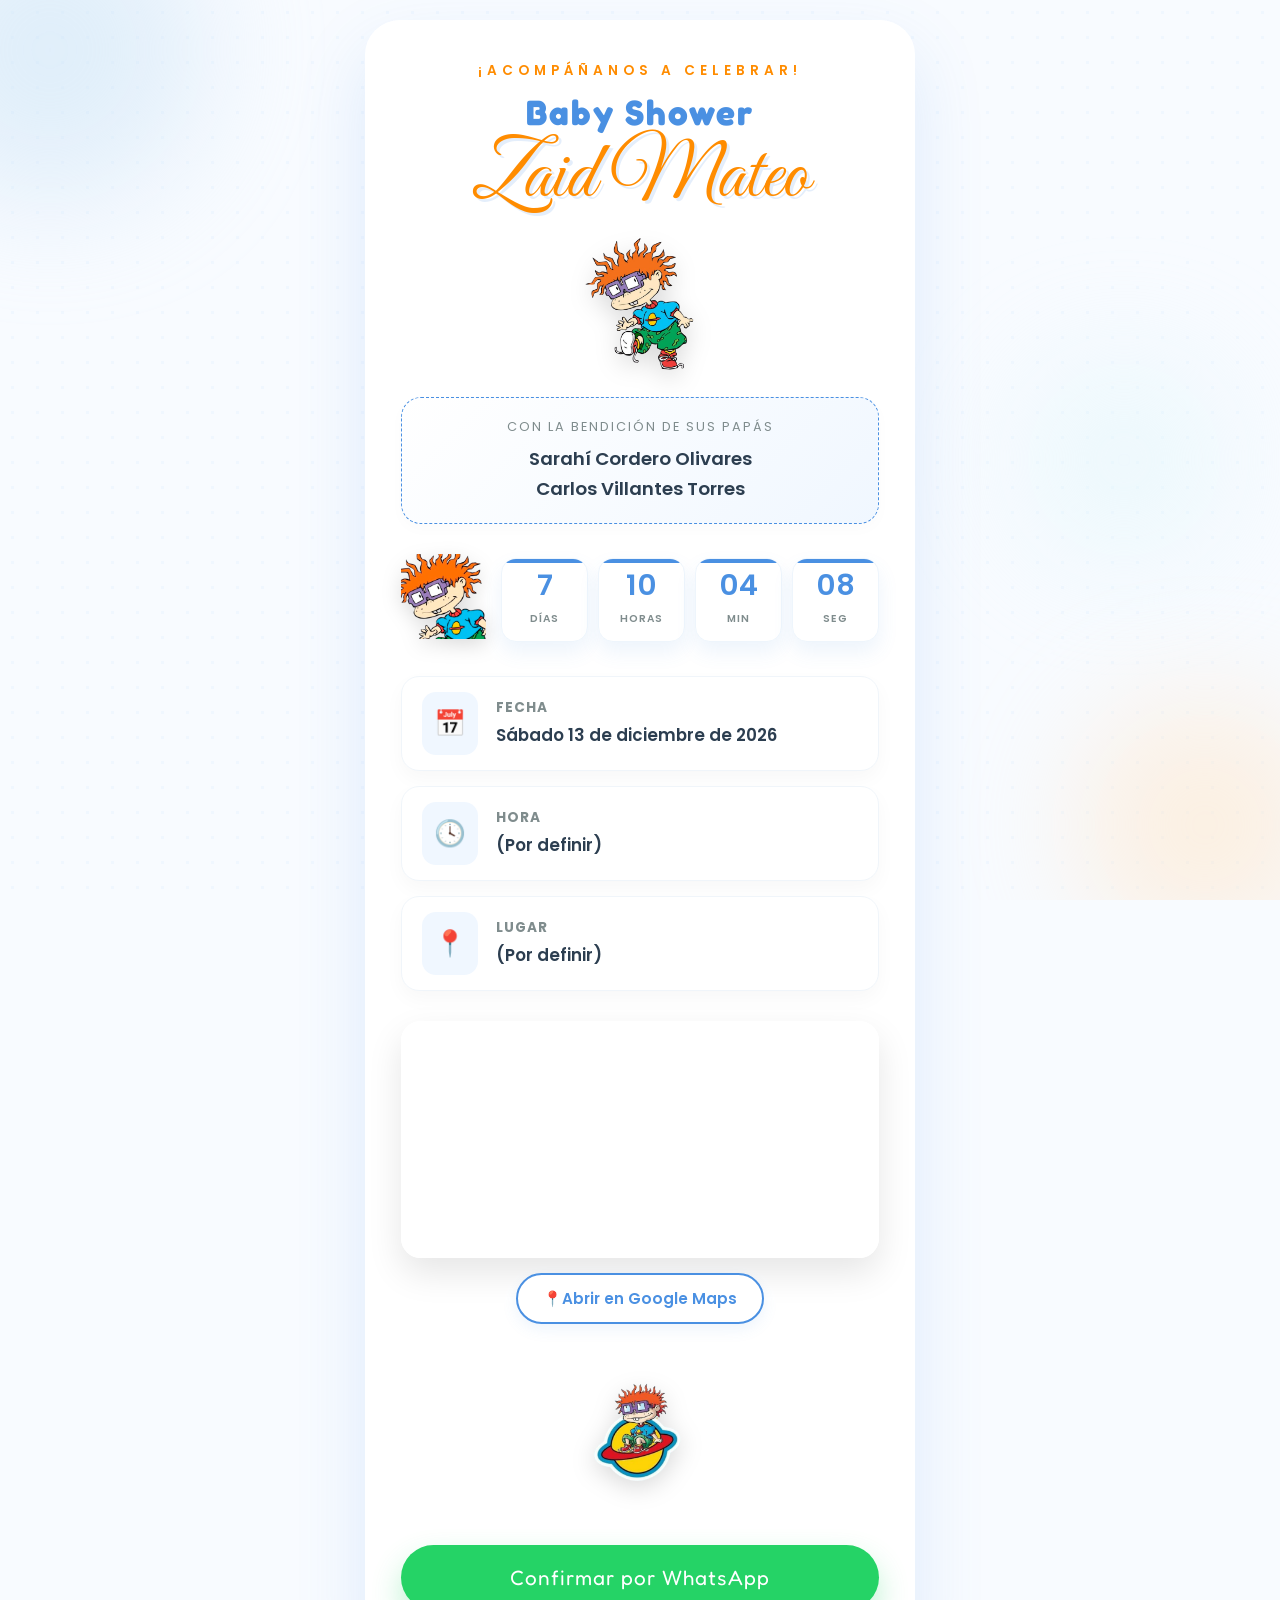
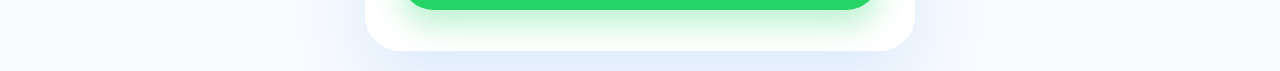
==== invitacion.html @ c8faeb9c "Add files via upload" ====
<!DOCTYPE html>
<html lang="es">
<head>
  <meta charset="UTF-8" />
  <meta name="viewport" content="width=device-width, initial-scale=1.0" />
  <title>Baby Shower de Zaid Mateo</title>
  <link href="https://fonts.googleapis.com/css2?family=Fredoka+One&family=Poppins:wght@300;400;600&family=Great+Vibes&display=swap" rel="stylesheet">
  <link rel="stylesheet" href="styles.css" />
</head>
<body>

  <div class="fondo-patron"></div>
  
  <div class="decoracion-fondo">
    <div class="circulo circulo-1"></div>
    <div class="circulo circulo-2"></div>
    <div class="circulo circulo-3"></div>
  </div>

  <main class="invitacion">
    
    <div class="cabecera animar-entrada" style="animation-delay: 0.1s;">
      <p class="bienvenida">¡Acompáñanos a celebrar!</p>
      <h1>Baby Shower</h1>
      <p class="nombre-bebe">Zaid Mateo</p>
    </div>

    <div class="img-carlitos animar-entrada" style="animation-delay: 0.2s;">
      <img src="carlitos.png" alt="Carlitos">
    </div>

    <div class="papas animar-entrada" style="animation-delay: 0.3s;">
      <p class="etiqueta">Con la bendición de sus papás</p>
      <p class="nombres-papas">Sarahí Cordero Olivares<br>Carlos Villantes Torres</p>
    </div>

    <div class="seccion-contador animar-entrada" style="animation-delay: 0.4s;">
      <div class="img-contador">
        <img src="medio.png" alt="Medio">
      </div>
      <div class="countdown" id="countdown">
        <div class="countdown-item">
          <span id="dias">0</span>
          <small>Días</small>
        </div>
        <div class="countdown-item">
          <span id="horas">0</span>
          <small>Horas</small>
        </div>
        <div class="countdown-item">
          <span id="minutos">0</span>
          <small>Min</small>
        </div>
        <div class="countdown-item">
          <span id="segundos">0</span>
          <small>Seg</small>
        </div>
      </div>
    </div>

    <section class="detalles animar-entrada" style="animation-delay: 0.5s;">
      <div class="detalle-item">
        <span class="icono">📅</span>
        <div class="detalle-texto">
          <strong>Fecha</strong>
          <p>Sábado 13 de diciembre de 2026</p>
        </div>
      </div>
      <div class="detalle-item">
        <span class="icono">🕓</span>
        <div class="detalle-texto">
          <strong>Hora</strong>
          <p>(Por definir)</p>
        </div>
      </div>
      <div class="detalle-item">
        <span class="icono">📍</span>
        <div class="detalle-texto">
          <strong>Lugar</strong>
          <p>(Por definir)</p>
        </div>
      </div>
    </section>

    <div class="mapa-contenedor animar-entrada" style="animation-delay: 0.6s;">
      <div class="mapa-wrapper">
        <iframe
          src="https://www.google.com/maps/embed?pb=!1m18!1m12!1m3!1d3762.489!2d-99.1332!3d19.4326!2m3!1f0!2f0!3f0!3m2!1i1024!2i768!4f13.1!3m3!1m2!1s0x0%3A0x0!2zMTnCsDI1JzU3LjQiTiA5OcKwMDcnNTkuNSJX!5e0!3m2!1ses!2smx!4v1700000000000"
          width="100%"
          height="220"
          style="border:0;"
          allowfullscreen=""
          loading="lazy"
          referrerpolicy="no-referrer-when-downgrade">
        </iframe>
      </div>
      <a class="btn-maps" href="https://www.google.com/maps/search/?api=1&query=19.4326,-99.1332" target="_blank">
        <span class="icono-maps">📍</span> Abrir en Google Maps
      </a>
    </div>

    <div class="img-mungo animar-entrada" style="animation-delay: 0.7s;">
      <img src="mundo.png" alt="Mungo">
    </div>

    <button id="btn-confirmar" class="animar-entrada" style="animation-delay: 0.8s;">Confirmar por WhatsApp</button>
  </main>

  <audio id="musicaFondo" src="musica.mp3" loop></audio>

  <script src="script.js"></script>
</body>
</html>
---- styles.css ----
* {
  margin: 0;
  padding: 0;
  box-sizing: border-box;
}

:root {
  --azul: #4a90e2;
  --azul-oscuro: #2c3e50;
  --azul-claro: #f0f7ff;
  --naranja: #ff8c00;
  --verde: #25D366;
  --texto: #333333;
  --texto-suave: #7f8c8d;
}

body {
  font-family: 'Poppins', sans-serif;
  background-color: #f8fbff;
  color: var(--texto);
  min-height: 100vh;
  display: flex;
  align-items: center;
  justify-content: center;
  padding: 20px;
  position: relative;
  overflow-x: hidden;
}

.fondo-patron {
  position: fixed;
  top: 0; left: 0; width: 100%; height: 100%;
  background-image: radial-gradient(var(--azul-claro) 1.5px, transparent 1.5px);
  background-size: 25px 25px;
  z-index: 0;
  pointer-events: none;
}

.decoracion-fondo {
  position: fixed;
  top: 0; left: 0; width: 100%; height: 100%;
  z-index: 0;
  pointer-events: none;
  overflow: hidden;
}

.circulo {
  position: absolute;
  border-radius: 50%;
  filter: blur(60px);
  opacity: 0.5;
}

.circulo-1 {
  width: 300px; height: 300px;
  background: #c9e2f5;
  top: -100px; left: -100px;
  animation: flotarCirculo 10s infinite alternate;
}

.circulo-2 {
  width: 250px; height: 250px;
  background: #ffe4c4;
  bottom: -50px; right: -50px;
  animation: flotarCirculo 12s infinite alternate-reverse;
}

.circulo-3 {
  width: 200px; height: 200px;
  background: #e0f7fa;
  top: 40%; left: 80%;
  animation: flotarCirculo 8s infinite alternate;
}

@keyframes flotarCirculo {
  0% { transform: translate(0, 0) scale(1); }
  100% { transform: translate(30px, 50px) scale(1.2); }
}

.invitacion {
  background: rgba(255, 255, 255, 0.95);
  backdrop-filter: blur(20px);
  -webkit-backdrop-filter: blur(20px);
  border-radius: 35px;
  padding: 40px 35px;
  max-width: 550px;
  width: 100%;
  text-align: center;
  box-shadow: 0 30px 70px rgba(74, 144, 226, 0.15), inset 0 0 0 1px rgba(255,255,255,0.8);
  position: relative;
  z-index: 2;
  border: 1px solid rgba(255,255,255,0.9);
}

.animar-entrada {
  opacity: 0;
  transform: translateY(30px);
  animation: aparecer 0.8s cubic-bezier(0.175, 0.885, 0.32, 1.275) forwards;
}

@keyframes aparecer {
  to {
    opacity: 1;
    transform: translateY(0);
  }
}

.cabecera {
  margin-bottom: 20px;
}

.bienvenida {
  font-size: 0.85rem;
  color: var(--naranja);
  letter-spacing: 5px;
  text-transform: uppercase;
  font-weight: 600;
  margin-bottom: 10px;
}

h1 {
  font-family: 'Fredoka One', cursive;
  font-size: 2.2rem;
  color: var(--azul);
  margin-bottom: 5px;
  letter-spacing: 2px;
}

.nombre-bebe {
  font-family: 'Great Vibes', cursive;
  font-size: 5rem;
  color: var(--naranja);
  margin-bottom: 10px;
  line-height: 1;
  text-shadow: 3px 3px 0px rgba(74, 144, 226, 0.15);
  animation: pulsoSuave 3s infinite alternate;
}

@keyframes pulsoSuave {
  0% { transform: scale(1); }
  100% { transform: scale(1.02); }
}

.img-carlitos {
  margin-bottom: 20px;
}

.img-carlitos img {
  width: 110px;
  height: auto;
  filter: drop-shadow(0 8px 12px rgba(0,0,0,0.15));
  animation: flotarPersonaje 4s ease-in-out infinite;
}

.papas {
  margin-bottom: 30px;
  padding: 20px;
  background: linear-gradient(135deg, #ffffff 0%, var(--azul-claro) 100%);
  border-radius: 20px;
  border: 1px dashed var(--azul);
  box-shadow: 0 5px 15px rgba(0,0,0,0.02);
}

.etiqueta {
  font-size: 0.8rem;
  color: var(--texto-suave);
  margin-bottom: 8px;
  text-transform: uppercase;
  letter-spacing: 2px;
}

.nombres-papas {
  font-size: 1.15rem;
  color: var(--azul-oscuro);
  line-height: 1.6;
  font-weight: 600;
}

.seccion-contador {
  display: flex;
  align-items: center;
  justify-content: center;
  gap: 15px;
  margin-bottom: 30px;
}

.img-contador img {
  width: 85px;
  height: auto;
  filter: drop-shadow(0 5px 10px rgba(0,0,0,0.15));
  animation: flotarPersonaje 3.5s ease-in-out infinite reverse;
}

.countdown {
  display: flex;
  gap: 10px;
  flex: 1;
}

.countdown-item {
  background: #ffffff;
  border-radius: 15px;
  padding: 12px 5px;
  flex: 1;
  box-shadow: 0 10px 20px rgba(74, 144, 226, 0.1);
  border: 1px solid #eef5fc;
  position: relative;
  overflow: hidden;
  transition: transform 0.3s ease;
}

.countdown-item:hover {
  transform: translateY(-3px);
}

.countdown-item::before {
  content: '';
  position: absolute;
  top: 0; left: 0; width: 100%; height: 4px;
  background: var(--azul);
}

.countdown-item span {
  display: block;
  font-size: 1.8rem;
  font-weight: 600;
  color: var(--azul);
  line-height: 1;
  margin-bottom: 5px;
}

.countdown-item small {
  font-size: 0.65rem;
  color: var(--texto-suave);
  text-transform: uppercase;
  letter-spacing: 1px;
  font-weight: 600;
}

.detalles {
  display: grid;
  gap: 15px;
  margin-bottom: 30px;
}

.detalle-item {
  display: flex;
  align-items: center;
  background: #ffffff;
  padding: 15px 20px;
  border-radius: 18px;
  box-shadow: 0 8px 20px rgba(0,0,0,0.03);
  border: 1px solid #f0f5fa;
  text-align: left;
  transition: all 0.3s ease;
}

.detalle-item:hover {
  transform: translateX(8px) scale(1.02);
  box-shadow: 0 12px 25px rgba(74, 144, 226, 0.1);
}

.detalle-item .icono {
  font-size: 1.6rem;
  margin-right: 18px;
  background: var(--azul-claro);
  padding: 12px;
  border-radius: 14px;
}

.detalle-texto strong {
  display: block;
  font-size: 0.85rem;
  color: var(--texto-suave);
  text-transform: uppercase;
  letter-spacing: 1px;
  margin-bottom: 4px;
}

.detalle-texto p {
  font-size: 1.05rem;
  color: var(--azul-oscuro);
  font-weight: 600;
}

.mapa-contenedor {
  margin-bottom: 20px;
  display: flex;
  flex-direction: column;
  align-items: center;
}

.mapa-wrapper {
  width: 100%;
  border-radius: 20px;
  overflow: hidden;
  box-shadow: 0 15px 35px rgba(0,0,0,0.1);
  border: 5px solid #ffffff;
  margin-bottom: 15px;
  transition: transform 0.3s ease;
}

.mapa-wrapper:hover {
  transform: scale(1.02);
}

.btn-maps {
  display: inline-flex;
  align-items: center;
  background: #ffffff;
  color: var(--azul);
  text-decoration: none;
  padding: 12px 25px;
  border-radius: 30px;
  font-size: 0.95rem;
  font-weight: 600;
  border: 2px solid var(--azul);
  transition: all 0.3s ease;
  box-shadow: 0 5px 15px rgba(74, 144, 226, 0.1);
}

.btn-maps:hover {
  background: var(--azul);
  color: #ffffff;
  transform: translateY(-3px);
  box-shadow: 0 10px 20px rgba(74, 144, 226, 0.3);
}

.img-mungo {
  display: flex;
  justify-content: center;
  margin-bottom: 20px;
}

.img-mungo img {
  width: 100px;
  height: auto;
  filter: drop-shadow(0 6px 12px rgba(0,0,0,0.15));
  animation: flotarPersonaje 3s ease-in-out infinite;
}

@keyframes flotarPersonaje {
  0%, 100% { transform: translateY(0) rotate(0deg); }
  50% { transform: translateY(-12px) rotate(3deg); }
}

#btn-confirmar {
  background: var(--verde);
  color: white;
  border: none;
  padding: 20px 32px;
  border-radius: 35px;
  font-family: 'Fredoka One', cursive;
  font-size: 1.3rem;
  letter-spacing: 1px;
  cursor: pointer;
  transition: all 0.3s ease;
  width: 100%;
  box-shadow: 0 15px 30px rgba(37, 211, 102, 0.3);
  position: relative;
  overflow: hidden;
}

#btn-confirmar::after {
  content: '';
  position: absolute;
  top: -50%; left: -50%;
  width: 200%; height: 200%;
  background: linear-gradient(45deg, transparent 30%, rgba(255,255,255,0.3) 50%, transparent 70%);
  transform: rotate(45deg) translateX(-100%);
  transition: transform 0.6s ease;
}

#btn-confirmar:hover {
  background: #1ebe56;
  transform: translateY(-4px);
  box-shadow: 0 20px 40px rgba(37, 211, 102, 0.4);
}

#btn-confirmar:hover::after {
  transform: rotate(45deg) translateX(100%);
}

@media (max-width: 500px) {
  .invitacion { padding: 30px 20px; }
  .nombre-bebe { font-size: 4rem; }
  .seccion-contador { flex-direction: column; gap: 15px; }
  .img-contador img { width: 100px; }
  .countdown { width: 100%; }
}
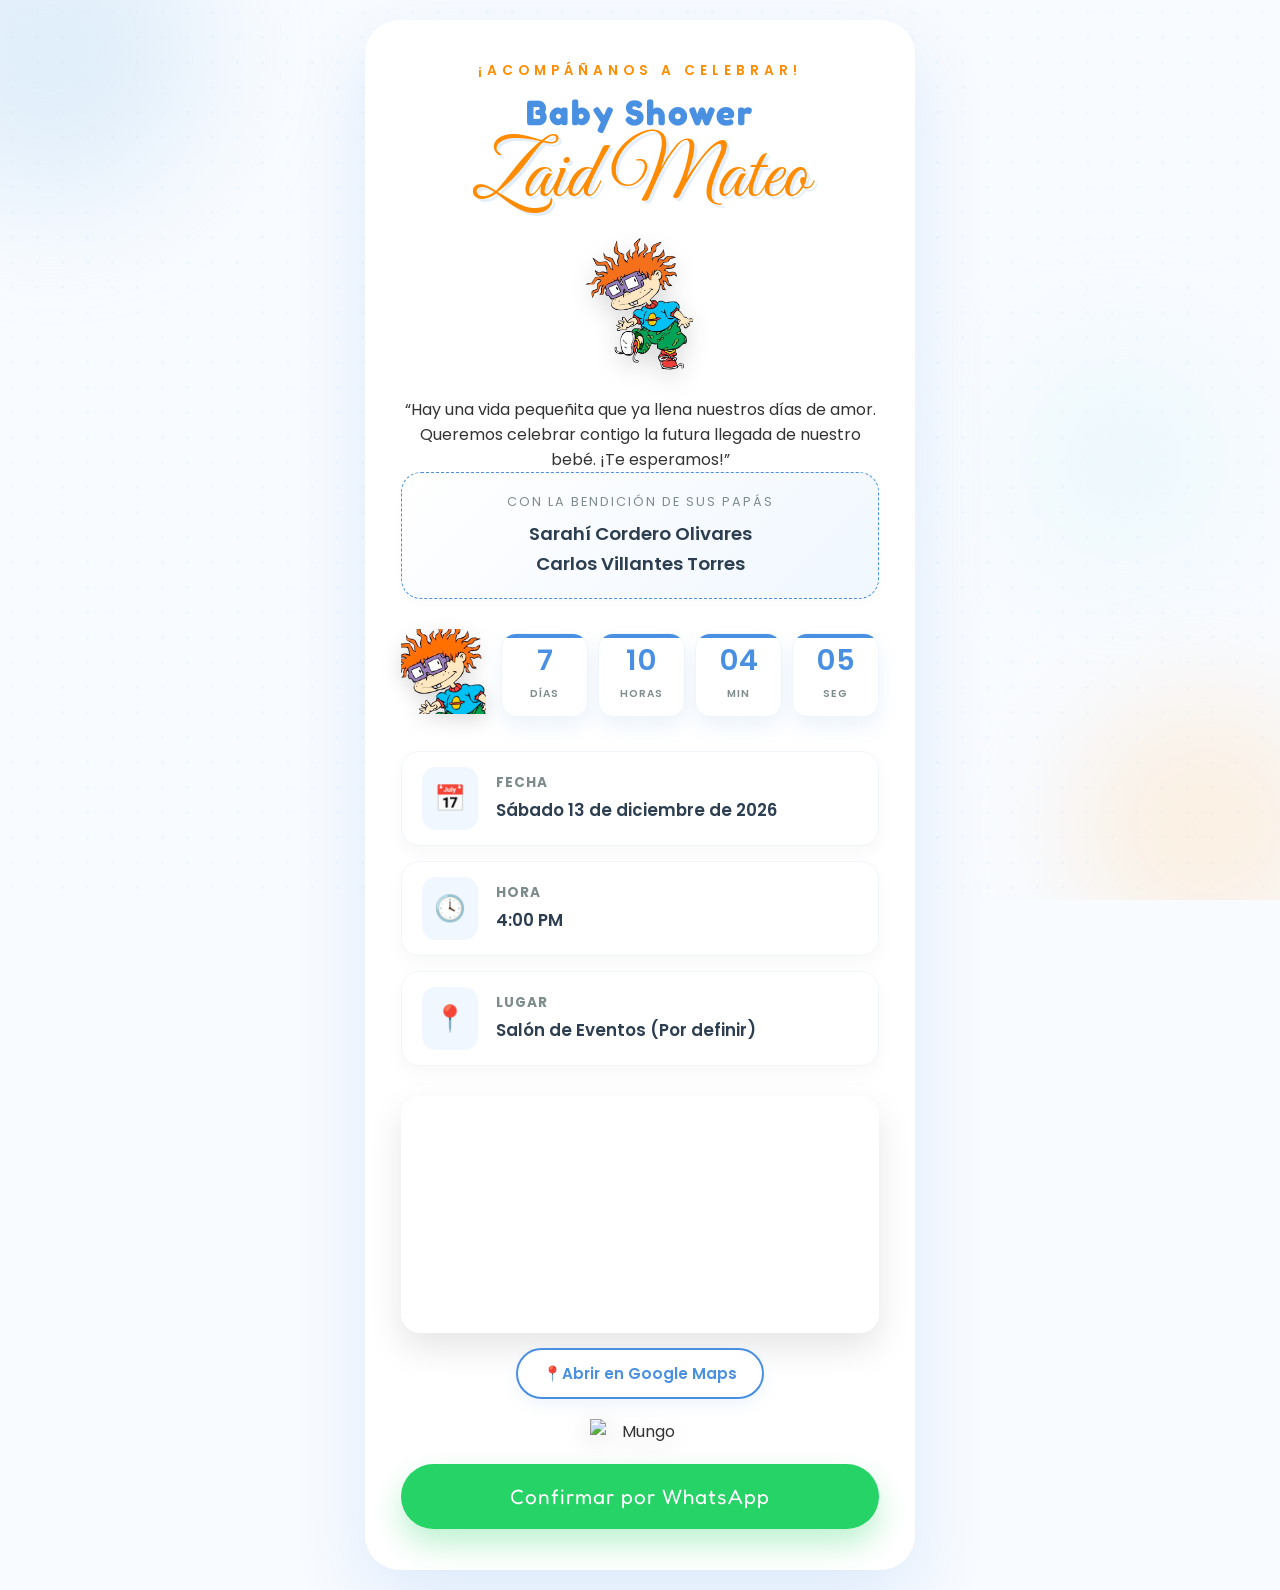
==== commit e203e77f: "Update invitation with special message and event details Added a special message about the baby's ar" ====
--- a/invitacion.html
+++ b/invitacion.html
@@ -27,6 +27,10 @@
 
     <div class="img-carlitos animar-entrada" style="animation-delay: 0.2s;">
       <img src="carlitos.png" alt="Carlitos">
+    </div>
+
+    <div class="mensaje-especial animar-entrada" style="animation-delay: 0.25s;">
+      <p>“Hay una vida pequeñita que ya llena nuestros días de amor. Queremos celebrar contigo la futura llegada de nuestro bebé. ¡Te esperamos!”</p>
     </div>
 
     <div class="papas animar-entrada" style="animation-delay: 0.3s;">
@@ -70,14 +74,14 @@
         <span class="icono">🕓</span>
         <div class="detalle-texto">
           <strong>Hora</strong>
-          <p>(Por definir)</p>
+          <p>4:00 PM</p>
         </div>
       </div>
       <div class="detalle-item">
         <span class="icono">📍</span>
         <div class="detalle-texto">
           <strong>Lugar</strong>
-          <p>(Por definir)</p>
+          <p>Salón de Eventos (Por definir)</p>
         </div>
       </div>
     </section>
@@ -100,7 +104,7 @@
     </div>
 
     <div class="img-mungo animar-entrada" style="animation-delay: 0.7s;">
-      <img src="mundo.png" alt="Mungo">
+      <img src="mungo.png" alt="Mungo">
     </div>
 
     <button id="btn-confirmar" class="animar-entrada" style="animation-delay: 0.8s;">Confirmar por WhatsApp</button>
@@ -110,4 +114,4 @@
 
   <script src="script.js"></script>
 </body>
-</html>+</html>
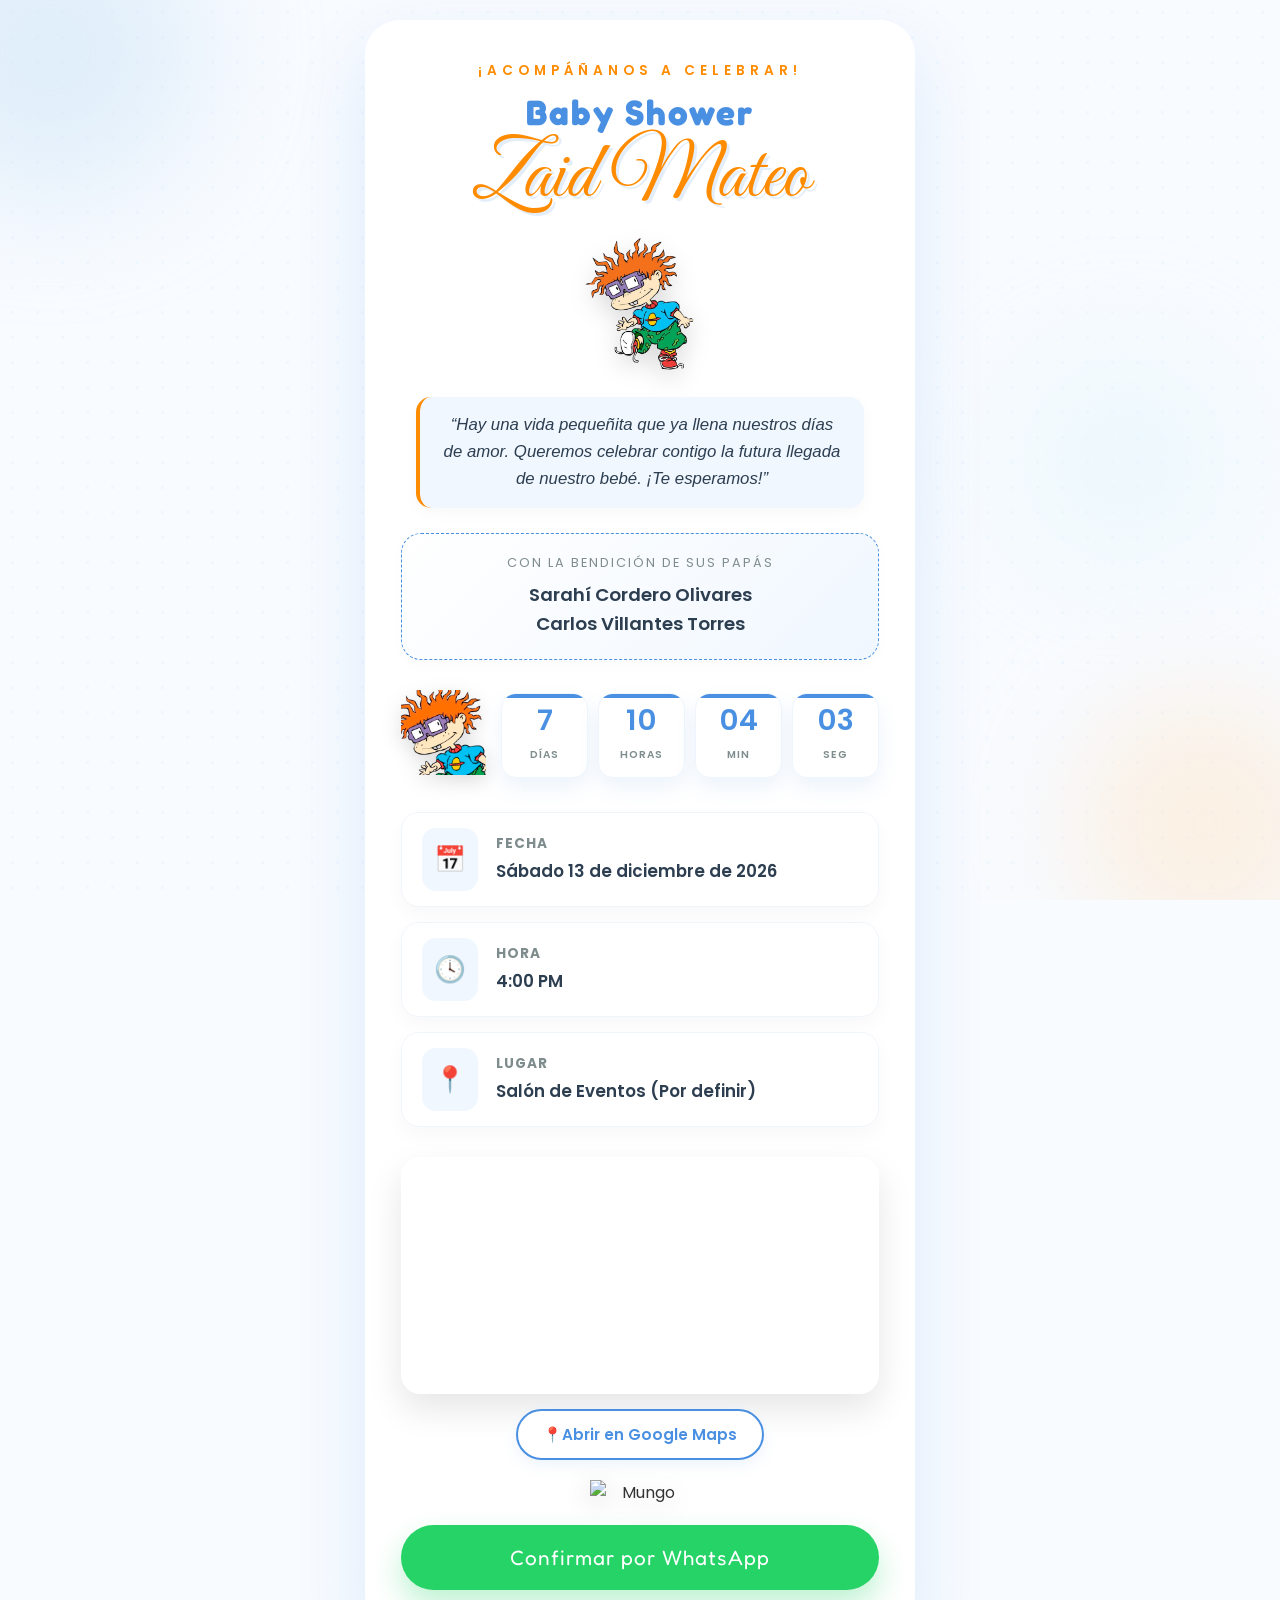
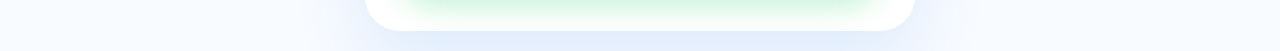
==== commit 8d653f52: "Fix HTML encoding issues in invitacion.html" ====
--- a/invitacion.html
+++ b/invitacion.html
@@ -30,7 +30,8 @@
     </div>
 
     <div class="mensaje-especial animar-entrada" style="animation-delay: 0.25s;">
-      <p>“Hay una vida pequeñita que ya llena nuestros días de amor. Queremos celebrar contigo la futura llegada de nuestro bebé. ¡Te esperamos!”</p>
+      <p>“Hay una vida pequeñita que ya llena nuestros días de amor. Queremos celebrar contigo la futura llegada de nuestro bebé. 
+        ¡Te esperamos!”</p>
     </div>
 
     <div class="papas animar-entrada" style="animation-delay: 0.3s;">
--- a/styles.css
+++ b/styles.css
@@ -150,6 +150,26 @@
   height: auto;
   filter: drop-shadow(0 8px 12px rgba(0,0,0,0.15));
   animation: flotarPersonaje 4s ease-in-out infinite;
+}
+
+/* NUEVO ESTILO PARA EL MENSAJE */
+.mensaje-especial {
+  margin-bottom: 25px;
+  padding: 0 15px;
+}
+
+.mensaje-especial p {
+  font-size: 1.05rem;
+  color: var(--azul-oscuro);
+  font-style: italic;
+  line-height: 1.6;
+  font-weight: 400;
+  background: var(--azul-claro);
+  padding: 15px 20px;
+  border-radius: 15px;
+  border-left: 4px solid var(--naranja);
+  text-align: center;
+  box-shadow: 0 5px 15px rgba(0,0,0,0.03);
 }
 
 .papas {
@@ -387,4 +407,4 @@
   .seccion-contador { flex-direction: column; gap: 15px; }
   .img-contador img { width: 100px; }
   .countdown { width: 100%; }
-}+}
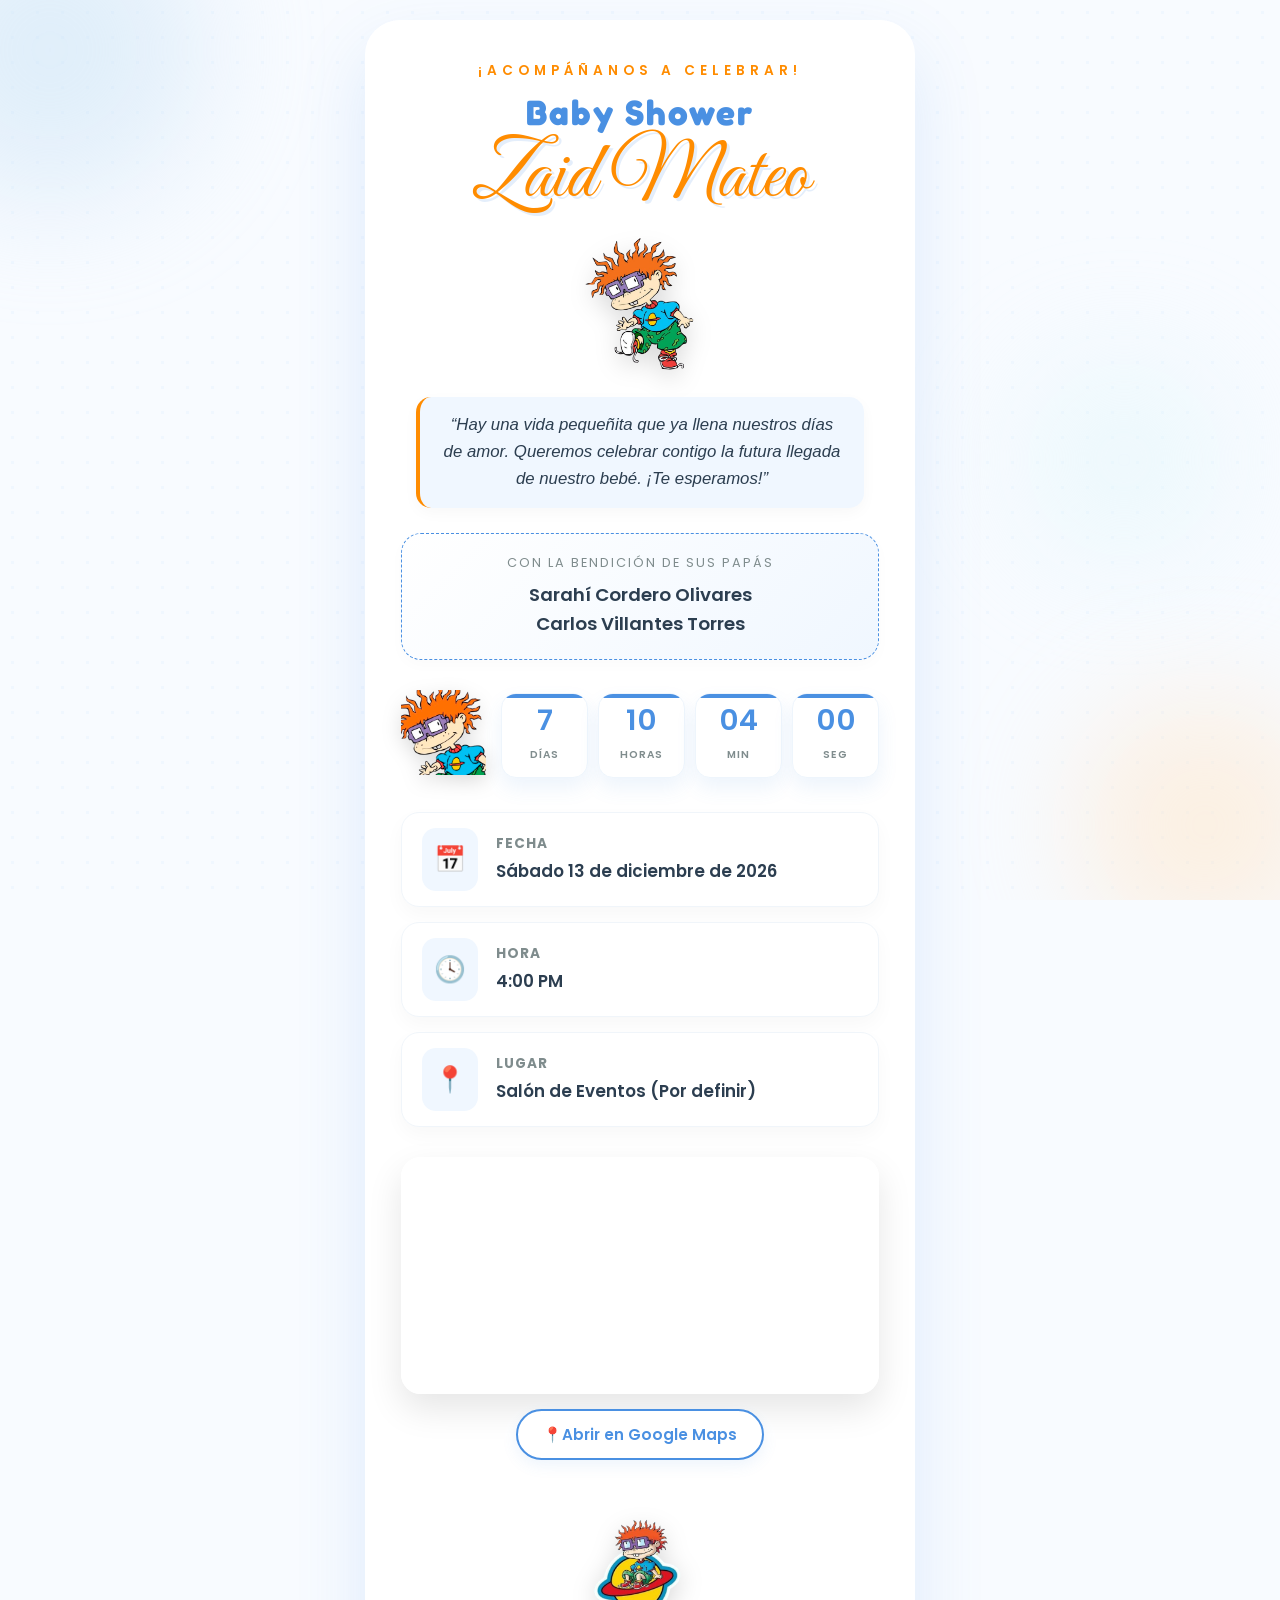
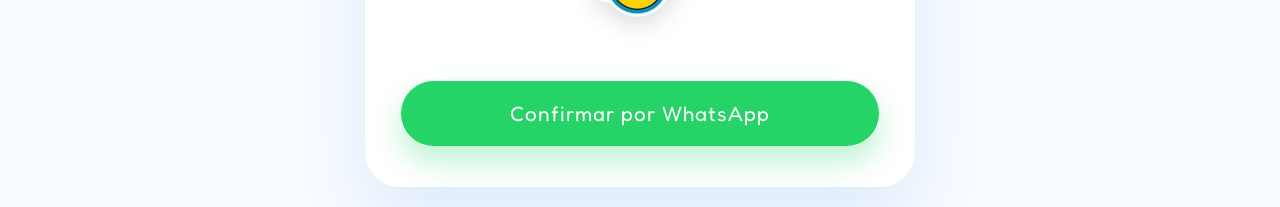
==== commit 48c273c0: "Fix HTML encoding issues in invitacion.html" ====
--- a/invitacion.html
+++ b/invitacion.html
@@ -30,7 +30,8 @@
     </div>
 
     <div class="mensaje-especial animar-entrada" style="animation-delay: 0.25s;">
-      <p>“Hay una vida pequeñita que ya llena nuestros días de amor. Queremos celebrar contigo la futura llegada de nuestro bebé. 
+      <p>“Hay una vida pequeñita que ya llena nuestros días de amor. Queremos celebrar contigo la futura llegada de nuestro bebé.  
+        
         ¡Te esperamos!”</p>
     </div>
 
@@ -105,7 +106,7 @@
     </div>
 
     <div class="img-mungo animar-entrada" style="animation-delay: 0.7s;">
-      <img src="mungo.png" alt="Mungo">
+      <img src="mundo.png" alt="Mundo">
     </div>
 
     <button id="btn-confirmar" class="animar-entrada" style="animation-delay: 0.8s;">Confirmar por WhatsApp</button>
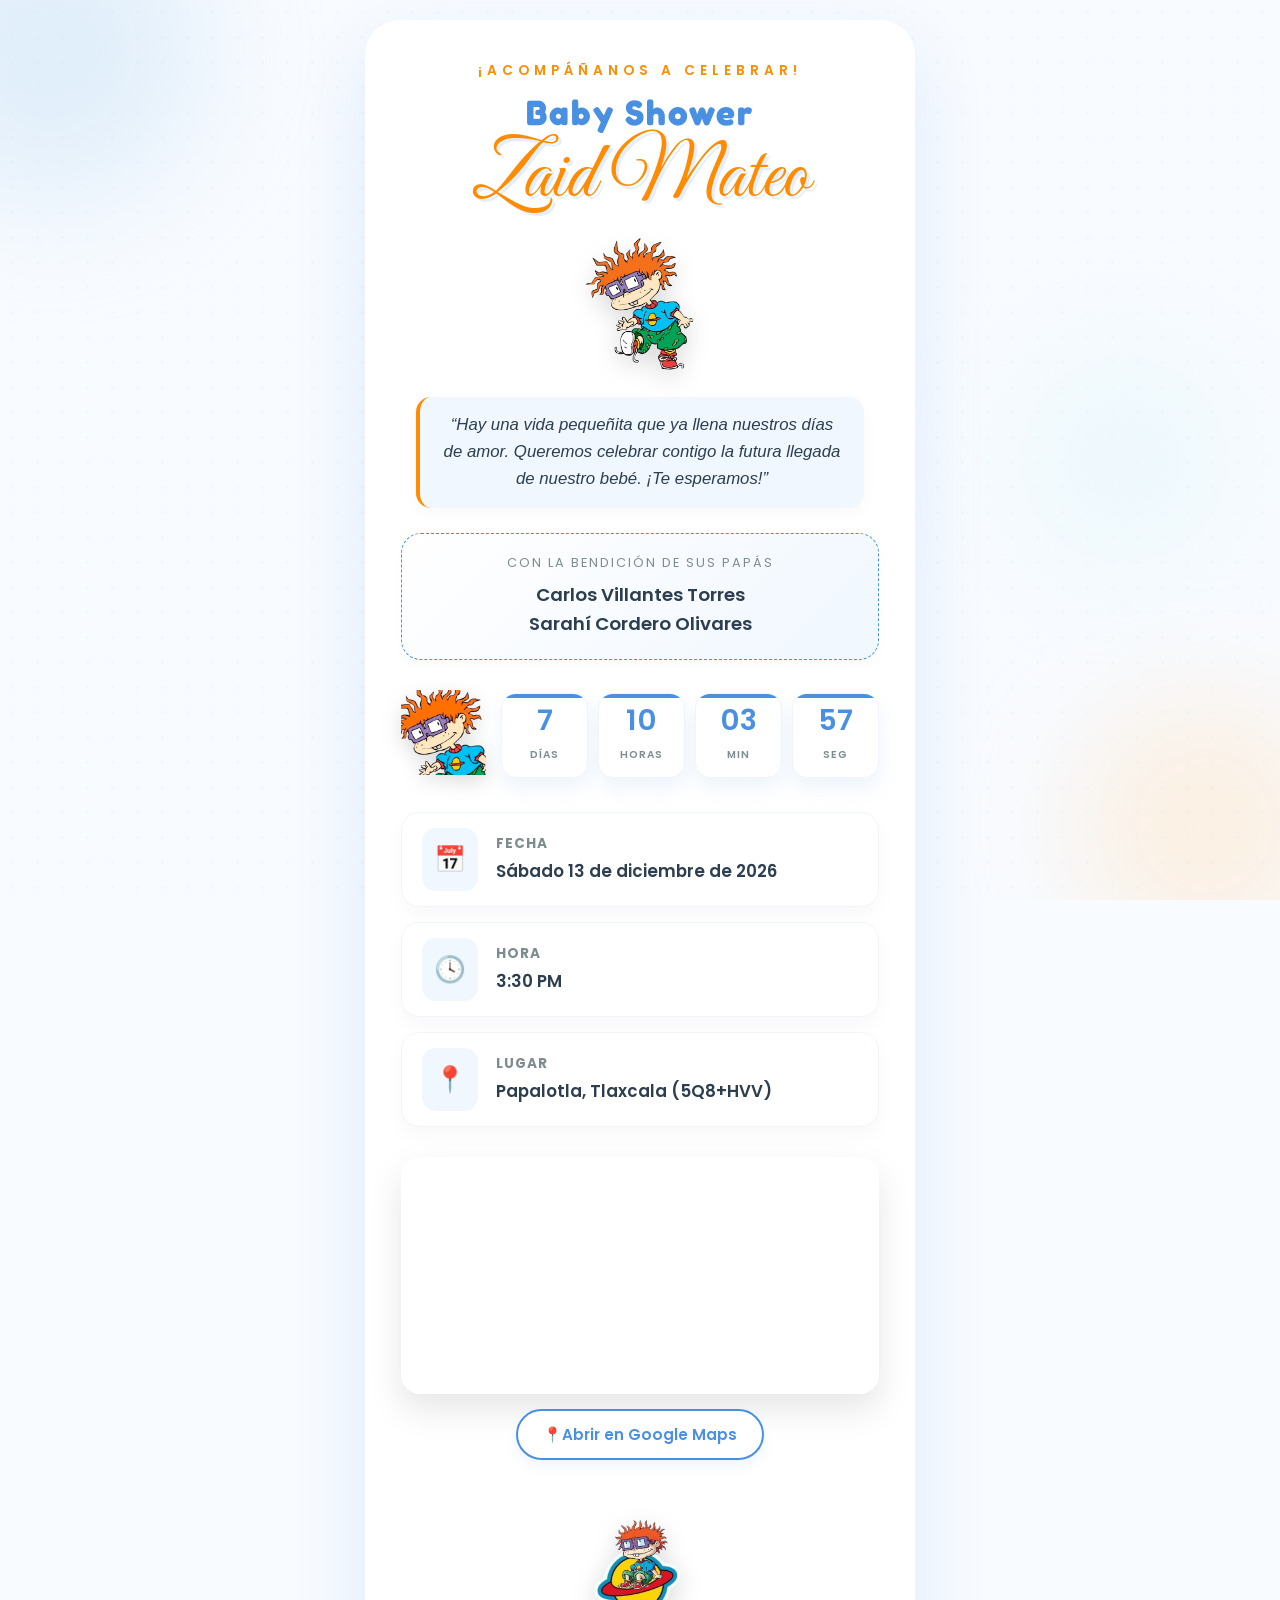
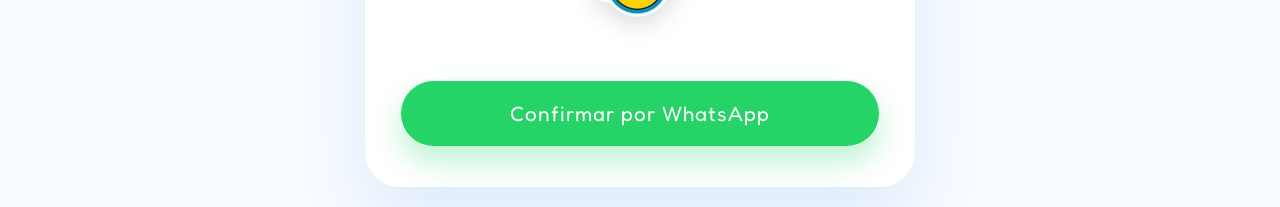
==== commit 50cd80f8: "Modify parent names and event time in invitation Updated the names of the parents and the event time" ====
--- a/invitacion.html
+++ b/invitacion.html
@@ -30,14 +30,12 @@
     </div>
 
     <div class="mensaje-especial animar-entrada" style="animation-delay: 0.25s;">
-      <p>“Hay una vida pequeñita que ya llena nuestros días de amor. Queremos celebrar contigo la futura llegada de nuestro bebé.  
-        
-        ¡Te esperamos!”</p>
+      <p>“Hay una vida pequeñita que ya llena nuestros días de amor. Queremos celebrar contigo la futura llegada de nuestro bebé. ¡Te esperamos!”</p>
     </div>
 
     <div class="papas animar-entrada" style="animation-delay: 0.3s;">
       <p class="etiqueta">Con la bendición de sus papás</p>
-      <p class="nombres-papas">Sarahí Cordero Olivares<br>Carlos Villantes Torres</p>
+      <p class="nombres-papas">Carlos Villantes Torres<br>Sarahí Cordero Olivares</p>
     </div>
 
     <div class="seccion-contador animar-entrada" style="animation-delay: 0.4s;">
@@ -76,14 +74,14 @@
         <span class="icono">🕓</span>
         <div class="detalle-texto">
           <strong>Hora</strong>
-          <p>4:00 PM</p>
+          <p>3:30 PM</p>
         </div>
       </div>
       <div class="detalle-item">
         <span class="icono">📍</span>
         <div class="detalle-texto">
           <strong>Lugar</strong>
-          <p>Salón de Eventos (Por definir)</p>
+          <p>Papalotla, Tlaxcala (5Q8+HVV)</p>
         </div>
       </div>
     </section>
@@ -91,7 +89,7 @@
     <div class="mapa-contenedor animar-entrada" style="animation-delay: 0.6s;">
       <div class="mapa-wrapper">
         <iframe
-          src="https://www.google.com/maps/embed?pb=!1m18!1m12!1m3!1d3762.489!2d-99.1332!3d19.4326!2m3!1f0!2f0!3f0!3m2!1i1024!2i768!4f13.1!3m3!1m2!1s0x0%3A0x0!2zMTnCsDI1JzU3LjQiTiA5OcKwMDcnNTkuNSJX!5e0!3m2!1ses!2smx!4v1700000000000"
+          src="https://maps.google.com/maps?q=19.1665,-98.2053&t=&z=16&ie=UTF8&iwloc=&output=embed"
           width="100%"
           height="220"
           style="border:0;"
@@ -100,13 +98,13 @@
           referrerpolicy="no-referrer-when-downgrade">
         </iframe>
       </div>
-      <a class="btn-maps" href="https://www.google.com/maps/search/?api=1&query=19.4326,-99.1332" target="_blank">
+      <a class="btn-maps" href="https://maps.app.goo.gl/qwNhYjKsrURJeqRYA" target="_blank">
         <span class="icono-maps">📍</span> Abrir en Google Maps
       </a>
     </div>
 
     <div class="img-mungo animar-entrada" style="animation-delay: 0.7s;">
-      <img src="mundo.png" alt="Mundo">
+      <img src="mundo.png" alt="Mungo">
     </div>
 
     <button id="btn-confirmar" class="animar-entrada" style="animation-delay: 0.8s;">Confirmar por WhatsApp</button>
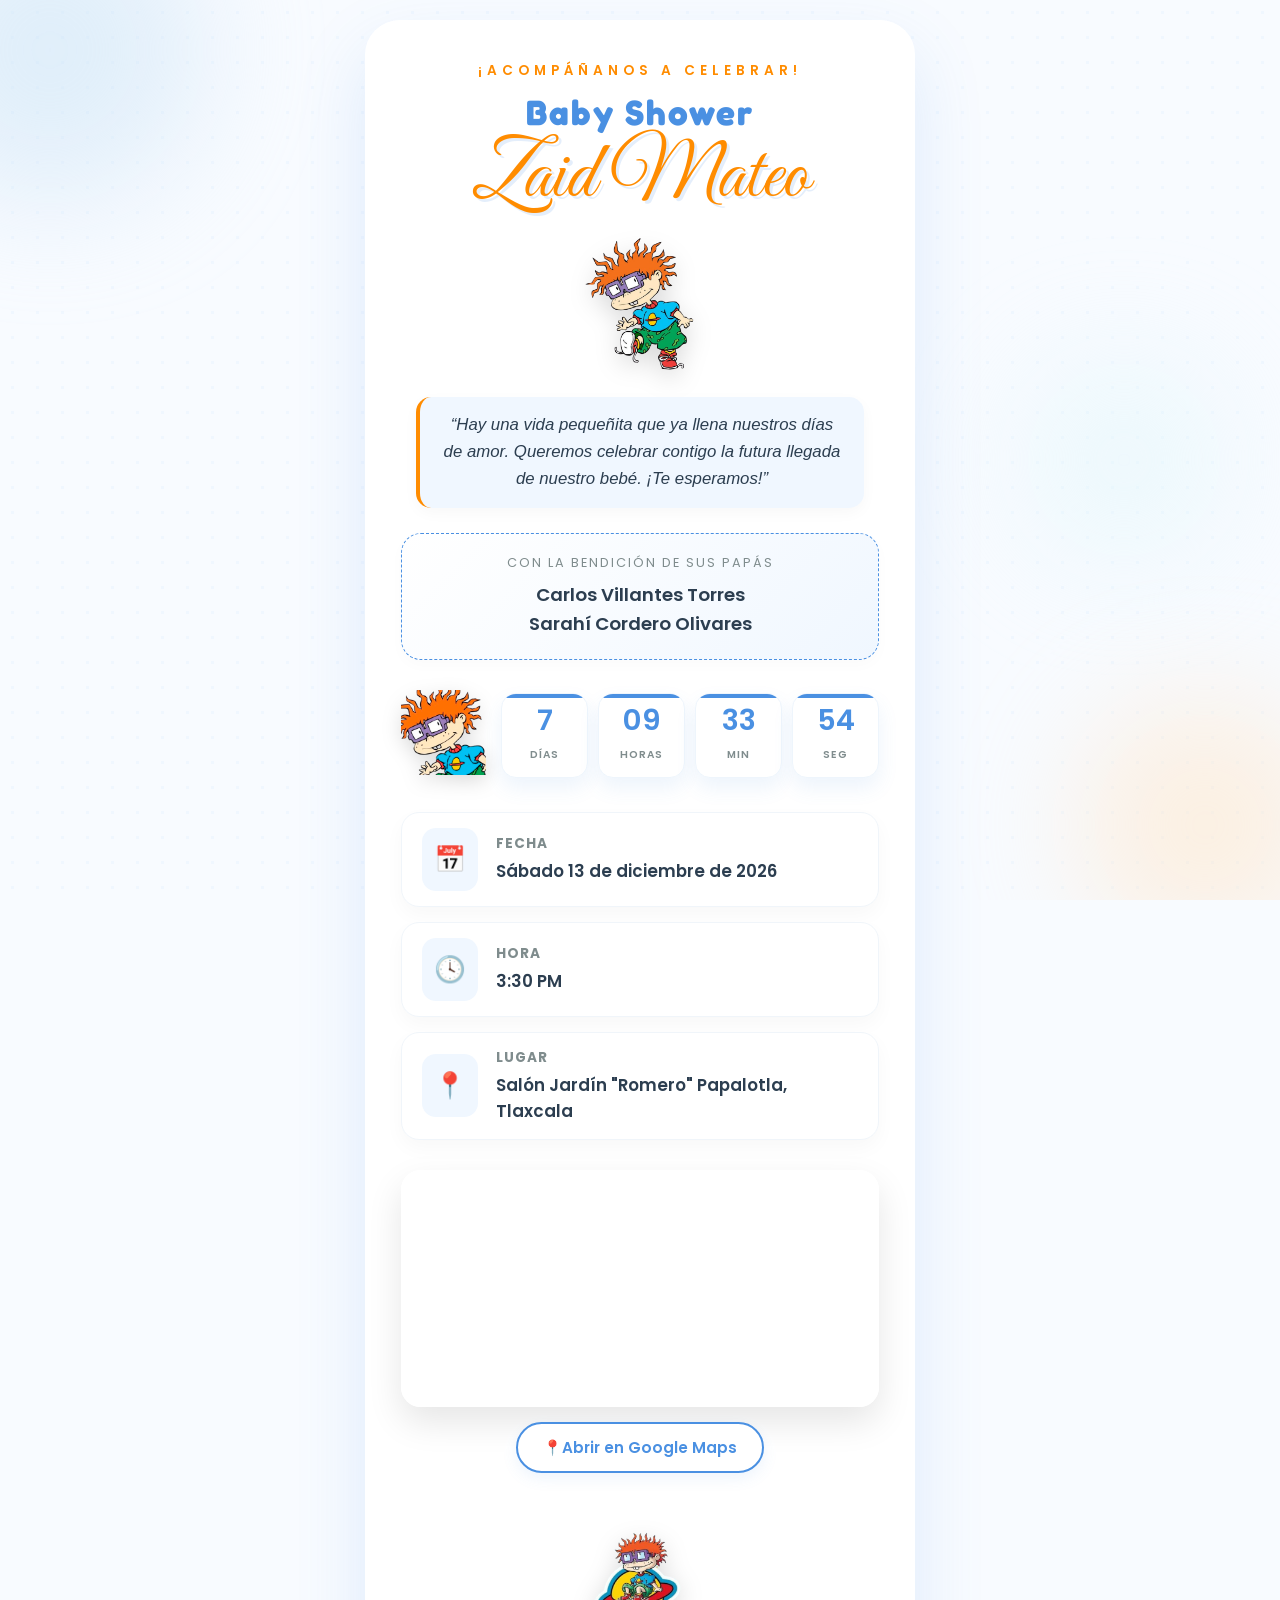
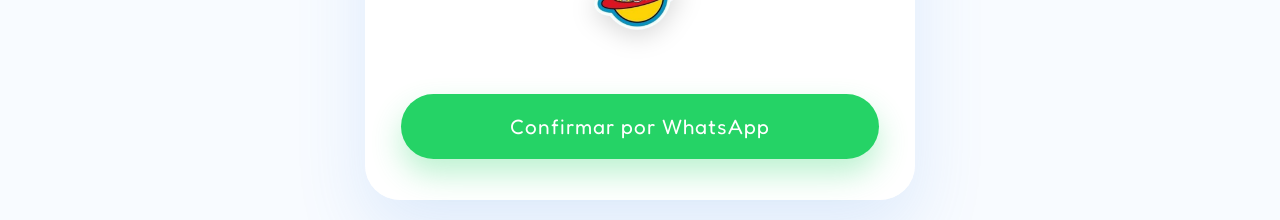
==== commit 0170df46: "Modify invitation details for Baby Shower Updated event details and location in the invitation." ====
--- a/invitacion.html
+++ b/invitacion.html
@@ -81,7 +81,7 @@
         <span class="icono">📍</span>
         <div class="detalle-texto">
           <strong>Lugar</strong>
-          <p>Papalotla, Tlaxcala (5Q8+HVV)</p>
+          <p>Salón Jardín "Romero" Papalotla, Tlaxcala</p>
         </div>
       </div>
     </section>
@@ -89,7 +89,7 @@
     <div class="mapa-contenedor animar-entrada" style="animation-delay: 0.6s;">
       <div class="mapa-wrapper">
         <iframe
-          src="https://maps.google.com/maps?q=19.1665,-98.2053&t=&z=16&ie=UTF8&iwloc=&output=embed"
+          src="https://maps.google.com/maps?q=Sal%C3%B3n%20Jard%C3%ADn%20Romero&t=&z=15&ie=UTF8&iwloc=&output=embed"
           width="100%"
           height="220"
           style="border:0;"
@@ -98,7 +98,7 @@
           referrerpolicy="no-referrer-when-downgrade">
         </iframe>
       </div>
-      <a class="btn-maps" href="https://maps.app.goo.gl/qwNhYjKsrURJeqRYA" target="_blank">
+      <a class="btn-maps" href="https://maps.app.goo.gl/ZH8CpWb5SWVk2pVf6" target="_blank">
         <span class="icono-maps">📍</span> Abrir en Google Maps
       </a>
     </div>
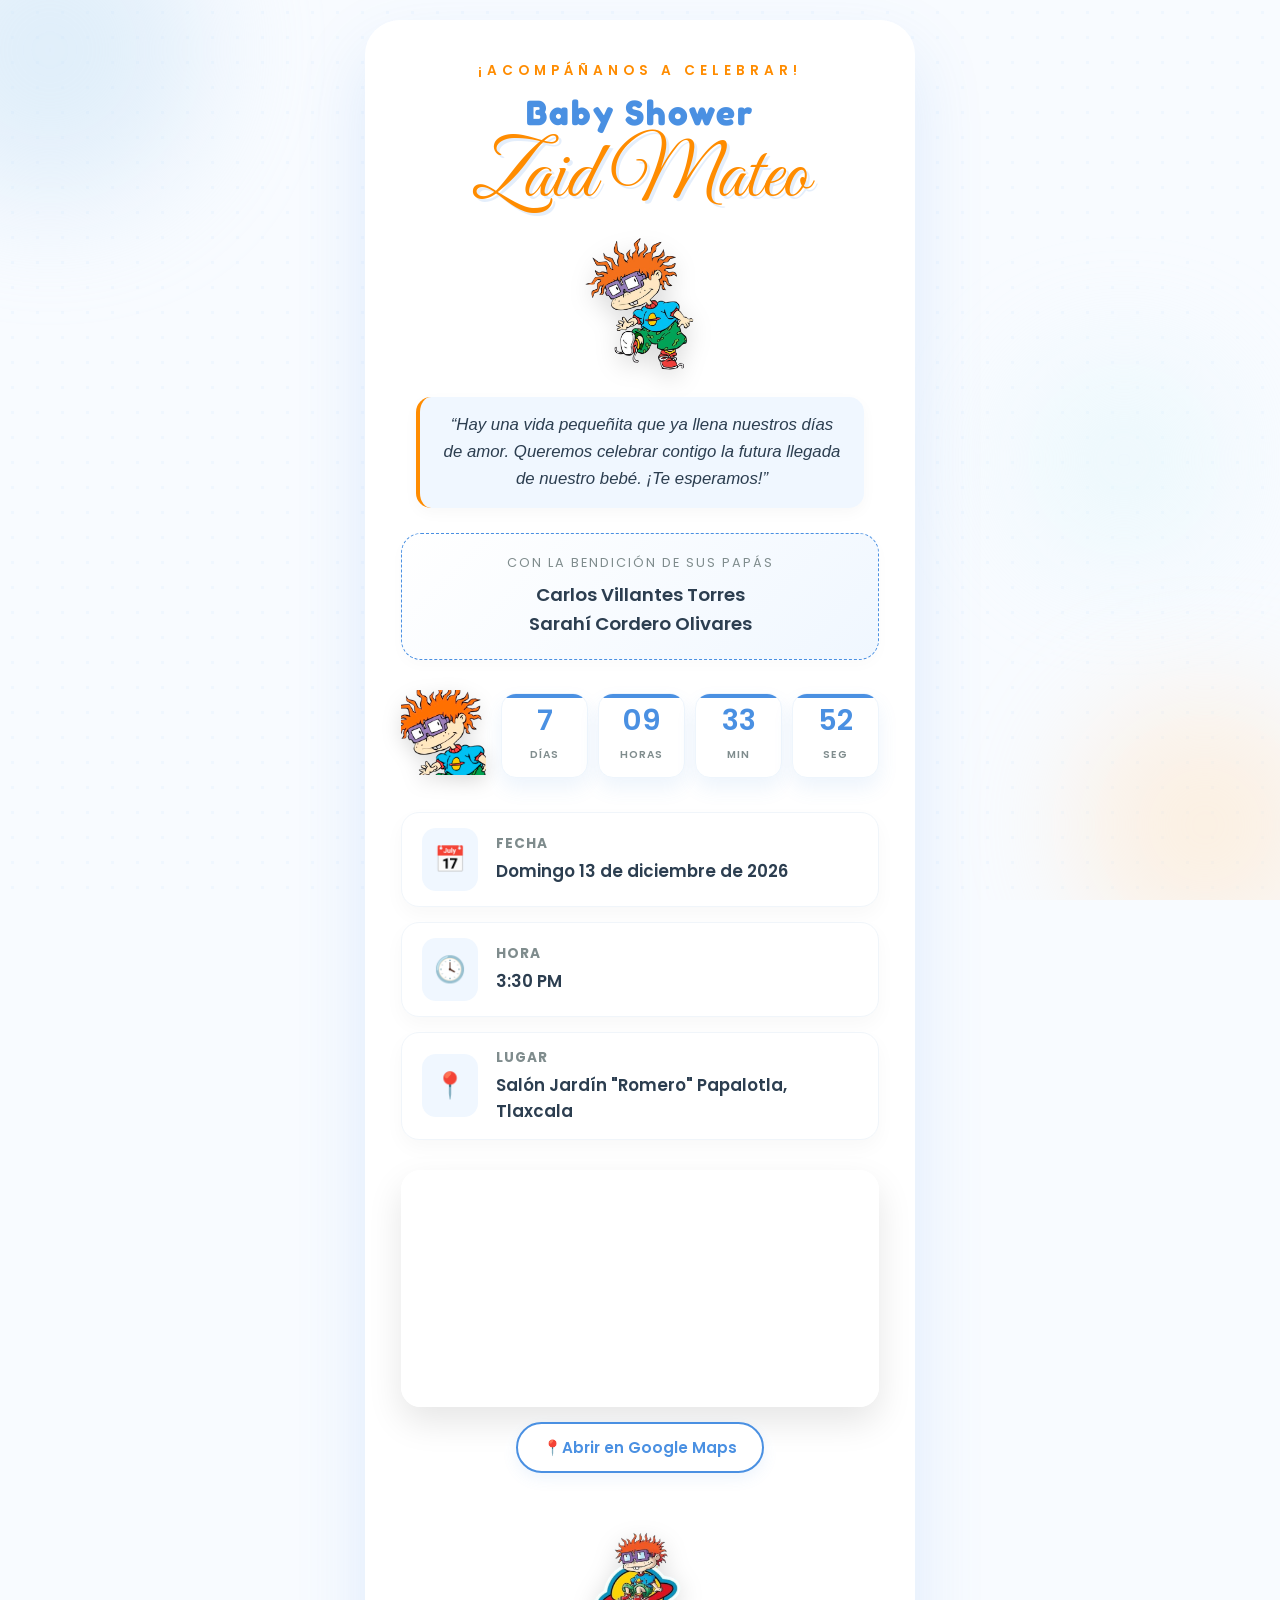
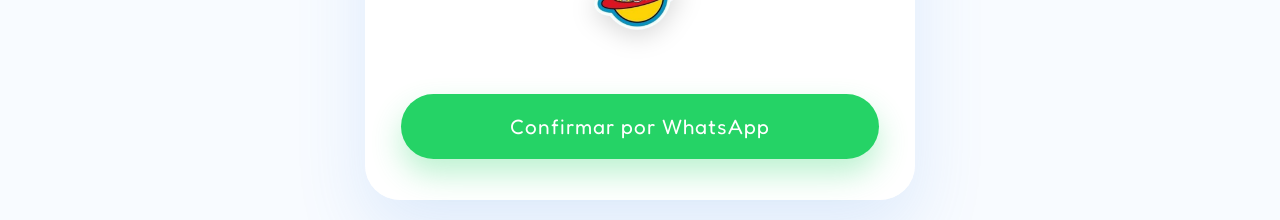
==== commit c802b9a3: "Change event date in invitation Updated the event date in the invitation from 'Sábado 13 de diciembr" ====
--- a/invitacion.html
+++ b/invitacion.html
@@ -67,7 +67,7 @@
         <span class="icono">📅</span>
         <div class="detalle-texto">
           <strong>Fecha</strong>
-          <p>Sábado 13 de diciembre de 2026</p>
+          <p>Domingo 13 de diciembre de 2026</p>
         </div>
       </div>
       <div class="detalle-item">
@@ -104,7 +104,7 @@
     </div>
 
     <div class="img-mungo animar-entrada" style="animation-delay: 0.7s;">
-      <img src="mundo.png" alt="Mungo">
+      <img src="mundo.png" alt="Mundo">
     </div>
 
     <button id="btn-confirmar" class="animar-entrada" style="animation-delay: 0.8s;">Confirmar por WhatsApp</button>
